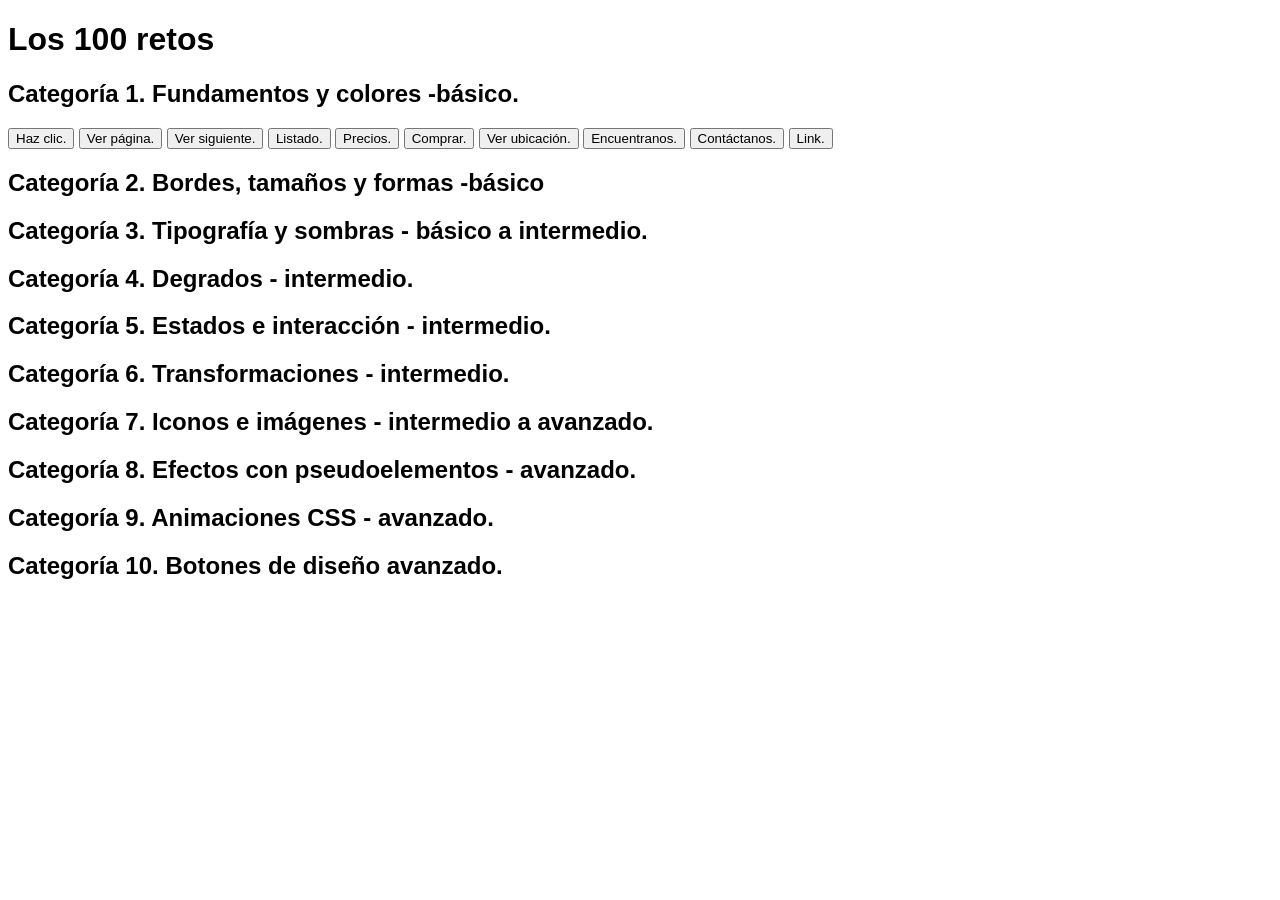
==== index.html @ 7c1949a2 "Inicio actividad libreria botones." ====
<!DOCTYPE html>
<html lang="en">
<head>
    <meta charset="UTF-8">
    <meta name="viewport" content="width=device-width, initial-scale=1.0">
    <title>Buttons</title>
    <link rel="stylesheet" href="./style.css">
</head>
<body>
    <h1>Los 100 retos</h1>
    
    <h2>Categoría 1. Fundamentos y colores -básico.</h2>
        <button class="btn-primary">Haz clic.</button>
        <button class="btn-secondary">Ver página.</button>
        <button class="btn-succes">Ver siguiente.</button>
        <button class>Listado.</button>
        <button>Precios.</button>
        <button>Comprar.</button>
        <button>Ver ubicación.</button>
        <button>Encuentranos.</button>
        <button>Contáctanos.</button>
        <button>Link.</button>

    <h2>Categoría 2. Bordes, tamaños y formas -básico</h2>
    <h2>Categoría 3. Tipografía y sombras - básico a intermedio.</h2>
    <h2>Categoría 4. Degrados - intermedio.</h2>
    <h2>Categoría 5. Estados e interacción - intermedio.</h2>
    <h2>Categoría 6. Transformaciones - intermedio.</h2>
    <h2>Categoría 7. Iconos e imágenes - intermedio a avanzado.</h2>
    <h2>Categoría 8. Efectos con pseudoelementos - avanzado.</h2>
    <h2>Categoría 9. Animaciones CSS - avanzado.</h2>
    <h2>Categoría 10. Botones de diseño avanzado.</h2>



</body>
</html>
---- style.css ----
*{
    font-family: sans-serif;
    cursor: pointer;
}
btn-primary {
    background-color: #1565C0;
    color: #FFFFFF;
}
btn-secondary {
    background-color: #D1D5DB;
    color: #111827;
}
btn-succes {
    background-color: #16703C;
    color: #FFFFFF;
}
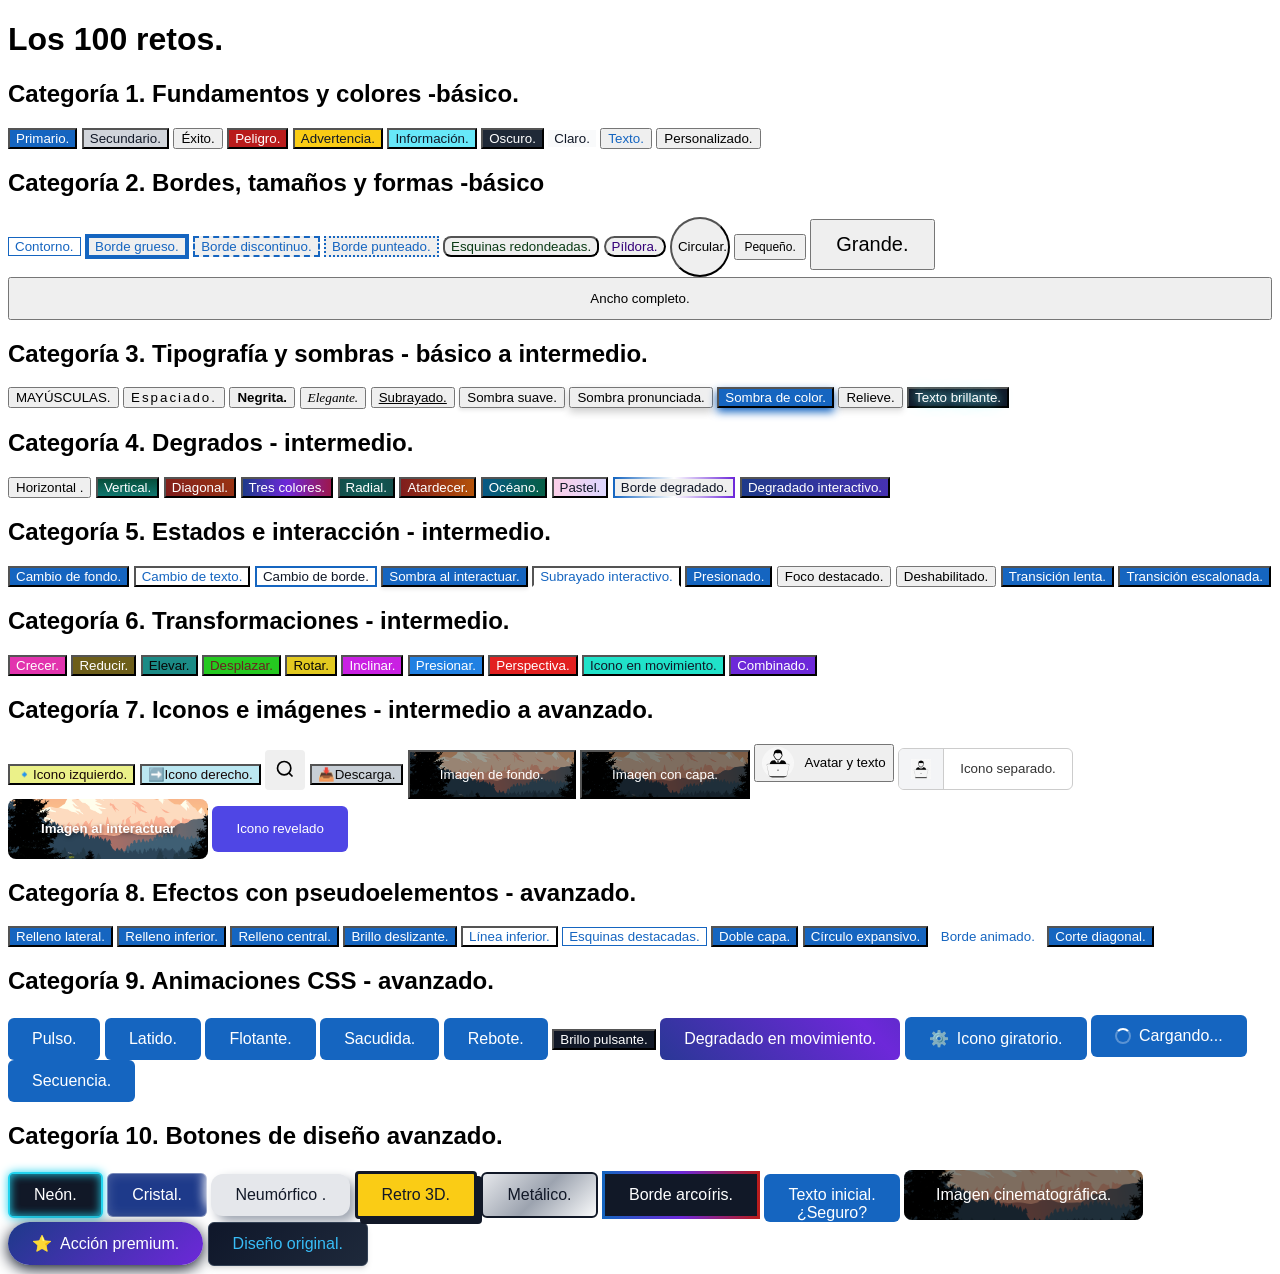
==== commit 7b4e51d0: "feat: se termina a actividad de la libreria de botones" ====
--- a/index.html
+++ b/index.html
@@ -1,37 +1,279 @@
 <!DOCTYPE html>
 <html lang="en">
+
 <head>
     <meta charset="UTF-8">
     <meta name="viewport" content="width=device-width, initial-scale=1.0">
     <title>Buttons</title>
     <link rel="stylesheet" href="./style.css">
+
 </head>
+
 <body>
-    <h1>Los 100 retos</h1>
-    
+    <h1>Los 100 retos.</h1>
     <h2>Categoría 1. Fundamentos y colores -básico.</h2>
-        <button class="btn-primary">Haz clic.</button>
-        <button class="btn-secondary">Ver página.</button>
-        <button class="btn-succes">Ver siguiente.</button>
-        <button class>Listado.</button>
-        <button>Precios.</button>
-        <button>Comprar.</button>
-        <button>Ver ubicación.</button>
-        <button>Encuentranos.</button>
-        <button>Contáctanos.</button>
-        <button>Link.</button>
+    <!-- botón # 01 -->
+    <button class="btn-primary">Primario.</button>
+    <!-- botón # 02 -->
+    <button class="btn-secondary">Secundario.</button>
+    <!-- botón # 03 -->
+    <button class="btn-succes">Éxito.</button>
+    <!-- botón # 04 -->
+    <button class="btn-danger">Peligro.</button>
+    <!-- botón # 05 -->
+    <button class="btn-warning">Advertencia.</button>
+    <!-- botón # 06 -->
+    <button class="btn-info">Información.</button>
+    <!-- botón # 07 -->
+    <button class="btn-dark">Oscuro.</button>
+    <!-- botón # 08 -->
+    <button class="btn-light">Claro.</button>
+    <!-- botón # 09 -->
+    <button class="btn-text">Texto.</button>
+    <!-- botón # 10 -->
+    <button class="btn-custom">Personalizado.</button>
 
     <h2>Categoría 2. Bordes, tamaños y formas -básico</h2>
+    <!-- botón # 11 -->
+    <button class="btn-outline">Contorno.</button>
+    <!-- botón # 12 -->
+    <button class="btn-border-thick">Borde grueso.</button>
+    <!-- botón # 13 -->
+    <button class="btn-border-dashed">Borde discontinuo.</button>
+    <!-- botón # 14 -->
+    <button class="btn-border-dotted">Borde punteado.</button>
+    <!-- botón # 15 -->
+    <button class="btn-rounded">Esquinas redondeadas.</button>
+    <!-- botón # 16 -->
+    <button class="btn-pill">Píldora.</button>
+    <!-- botón # 17 -->
+    <button class="btn-circle sr-only">Circular.</button>
+    <!-- botón # 18 -->
+    <button class="btn-small">Pequeño.</button>
+    <!-- botón # 19 -->
+    <button class="btn-large">Grande.</button>
+    <!-- botón # 20 -->
+    <button class="btn-full">Ancho completo.</button>
+
     <h2>Categoría 3. Tipografía y sombras - básico a intermedio.</h2>
+    <!-- botón # 21 -->
+    <button class="btn-uppercase">Mayúsculas.</button>
+    <!-- botón # 22 -->
+    <button class="btn-spaced">Espaciado.</button>
+    <!-- botón # 23 -->
+    <button class="btn-bold">Negrita.</button>
+    <!-- botón # 24 -->
+    <button class="btn-elegant">Elegante.</button>
+    <!-- botón # 25 -->
+    <button class="btn-underline">Subrayado.</button>
+    <!-- botón # 26 -->
+    <button class="btn-shadow-soft">Sombra suave.</button>
+    <!-- botón # 27 -->
+    <button class="btn-shadow-strong">Sombra pronunciada.</button>
+    <!-- botón # 28 -->
+    <button class="btn-shadow-color">Sombra de color.</button>
+    <!-- botón # 29 -->
+    <button class="btn-relief">Relieve.</button>
+    <!-- botón # 30 -->
+    <button class="btn-text-glow">Texto brillante.</button>
+
     <h2>Categoría 4. Degrados - intermedio.</h2>
+    <!-- botón # 31 -->
+    <button class="btn-gradient-horizontal">Horizontal .</button>
+    <!-- botón # 32 -->
+    <button class="btn-gradient-vertical">Vertical.</button>
+    <!-- botón # 33 -->
+    <button class="btn-gradient-diagonal">Diagonal.</button>
+    <!-- botón # 34 -->
+    <button class="btn-gradient-three">Tres colores.</button>
+    <!-- botón # 35 -->
+    <button class="btn-gradient-radial">Radial.</button>
+    <!-- botón # 36 -->
+    <button class="btn-gradient-sunset">Atardecer.</button>
+    <!-- botón # 37 -->
+    <button class="btn-gradient-ocean">Océano.</button>
+    <!-- botón # 38 -->
+    <button class="btn-gradient-pastel">Pastel.</button>
+    <!-- botón # 39 -->
+    <button class="btn-gradient-border">Borde degradado.</button>
+    <!-- botón # 40 -->
+    <button class="btn-gradient-hover">Degradado interactivo.</button>
+
     <h2>Categoría 5. Estados e interacción - intermedio.</h2>
+    <!-- botón # 41 -->
+    <button class="btn-hover-background">Cambio de fondo.</button>
+    <!-- botón # 42 -->
+    <button class="btn-hover-text">Cambio de texto.</button>
+    <!-- botón # 43 -->
+    <button class="btn-hover-border">Cambio de borde.</button>
+    <!-- botón # 44 -->
+    <button class="btn-hover-shadow">Sombra al interactuar.</button>
+    <!-- botón # 45 -->
+    <button class="btn-hover-underline">Subrayado interactivo.</button>
+    <!-- botón # 46 -->
+    <button class="btn-active">Presionado.</button>
+    <!-- botón # 47 -->
+    <button class="btn-focus">Foco destacado.</button>
+    <!-- botón # 48 -->
+    <button class="btn-disabled">Deshabilitado.</button>
+    <!-- botón # 49 -->
+    <button class="btn-transition-slow">Transición lenta.</button>
+    <!-- botón # 50 -->
+    <button class="btn-transition-stagger">Transición escalonada.</button>
+
     <h2>Categoría 6. Transformaciones - intermedio.</h2>
+    <!-- botón # 51 -->
+    <button class="btn-grow">Crecer.</button>
+    <!-- botón # 52 -->
+    <button class="btn-shrink">Reducir.</button>
+    <!-- botón # 53 -->
+    <button class="btn-lift">Elevar.</button>
+    <!-- botón # 54 -->
+    <button class="btn-move-right">Desplazar.</button>
+    <!-- botón # 55 -->
+    <button class="btn-rotate">Rotar.</button>
+    <!-- botón # 56 -->
+    <button class="btn-skew">Inclinar.</button>
+    <!-- botón # 57 -->
+    <button class="btn-press">Presionar.</button>
+    <!-- botón # 58 -->
+    <button class="btn-perspective">Perspectiva.</button>
+    <!-- botón # 59 -->
+    <button class="btn-icon-move">Icono en movimiento.</button>
+    <!-- botón # 60 -->
+    <button class="btn-transform-combined">Combinado.</button>
+
     <h2>Categoría 7. Iconos e imágenes - intermedio a avanzado.</h2>
+    <!-- botón # 61 -->
+    <button class="btn-icon-left">
+        <span class="btn-icon" aria-hidden="true">🔹</span> Icono izquierdo.
+    </button>
+    <!-- botón # 62 -->
+    <button class="btn-icon-right">
+        <span class="btn-icon" aria-hidden="true">➡️</span> Icono derecho.
+    </button>
+    <!-- botón # 63 -->
+    <button class="btn-icon-only" aria-label="Buscar">
+        <svg aria-hidden="true" width="20" height="20" viewBox="0 0 24 24" fill="none" stroke="currentColor"
+            stroke-width="2">
+            <circle cx="11" cy="11" r="8"></circle>
+            <line x1="21" y1="21" x2="16.65" y2="16.65"></line>
+        </svg>
+    </button>
+    <!-- botón # 64 -->
+    <button class="btn-download">
+        <span class="btn-icon" aria-hidden="true">📥</span> Descarga.
+    </button>
+    <!-- botón # 65 -->
+    <button class="btn-image-background">
+        <span>Imagen de fondo.</span>
+    </button>
+    <!-- botón # 66 -->
+    <button class="btn-image-overlay">
+        <span>Imagen con capa.</span>
+    </button>
+    <!-- botón # 67 -->
+    <button class="btn-avatar">
+        <div class="avatar-container">
+            <img src="./img/usuario.jpg" alt="" aria-hidden="true">
+        </div>
+        <span>Avatar y texto</span>
+    </button>
+    <!-- botón # 68 -->
+    <button class="btn-icon-separated">
+        <div class="icon-zone">
+            <img src="./img/usuario.jpg" alt="" aria-hidden="true">
+        </div>
+        <span class="text-zone">Icono separado.</span>
+    </button>
+    <!-- botón # 69 -->
+    <button class="btn-image-hover">
+        <img class="bg-img" src="./img/fondo.png" alt="" aria-hidden="true">
+        <span>Imagen al interactuar</span>
+    </button>
+    <!-- botón # 70 -->
+    <button class="btn-icon-reveal">
+        <span class="text">Icono revelado</span>
+        <span class="reveal-icon" aria-hidden="true">→</span>
+    </button>
+
     <h2>Categoría 8. Efectos con pseudoelementos - avanzado.</h2>
+    <!-- botón # 71 -->
+    <button class="btn-fill-left"><span>Relleno lateral.</span></button>
+    <!-- botón # 72 -->
+    <button class="btn-fill-bottom"><span>Relleno inferior.</span></button>
+    <!-- botón # 73 -->
+    <button class="btn-fill-center"><span>Relleno central.</span></button>
+    <!-- botón # 74 -->
+    <button class="btn-shine"><span>Brillo deslizante.</span></button>
+    <!-- botón # 75 -->
+    <button class="btn-underline-expand"><span>Línea inferior.</span></button>
+    <!-- botón # 76 -->
+    <button class="btn-corners"><span>Esquinas destacadas.</span></button>
+    <!-- botón # 77 -->
+    <button class="btn-double-layer"><span>Doble capa.</span></button>
+    <!-- botón # 78 -->
+    <button class="btn-circle-expand"><span>Círculo expansivo.</span></button>
+    <!-- botón # 79 -->
+    <button class="btn-border-reveal"><span>Borde animado.</span></button>
+    <!-- botón # 80 -->
+    <button class="btn-diagonal-sweep"><span>Corte diagonal.</span></button>
+
     <h2>Categoría 9. Animaciones CSS - avanzado.</h2>
+    <!-- botón # 81 -->
+    <button class="btn-pulse">Pulso.</button>
+    <!-- botón # 82 -->
+    <button class="btn-heartbeat">Latido.</button>
+    <!-- botón # 83 -->
+    <button class="btn-float">Flotante.</button>
+    <!-- botón # 84 -->
+    <button class="btn-shake">Sacudida.</button>
+    <!-- botón # 85 -->
+    <button class="btn-bounce">Rebote.</button>
+    <!-- botón # 86 -->
+    <button class="btn-glow-pulse">Brillo pulsante.</button>
+    <!-- botón # 87 -->
+    <button class="btn-gradient-motion">Degradado en movimiento.</button>
+    <!-- botón # 88 -->
+    <button class="btn-icon-spin">
+        <span class="spin-icon">⚙️</span> Icono giratorio.
+    </button>
+    <!-- botón # 89 -->
+    <button class="btn-loading">
+        <span class="loader-icon"></span> Cargando...
+    </button>
+    <!-- botón # 90 -->
+    <button class="btn-sequence">Secuencia.</button>
+
     <h2>Categoría 10. Botones de diseño avanzado.</h2>
-
-
+    <!-- botón # 91 -->
+    <button class="btn-neon">Neón.</button>
+    <!-- botón # 92 -->
+    <button class="btn-glass">Cristal.</button>
+    <!-- botón # 93 -->
+    <button class="btn-neumorphic">Neumórfico .</button>
+    <!-- botón # 94 -->
+    <button class="btn-retro-3d">Retro 3D.</button>
+    <!-- botón # 95 -->
+    <button class="btn-metallic">Metálico.</button>
+    <!-- botón # 96 -->
+    <button class="btn-rainbow-border">Borde arcoíris.</button>
+    <!-- botón # 97 -->
+    <button class="btn-double-text" aria-label="Confirmar acción">
+        <div class="text-wrapper">
+            <span>Texto inicial.</span>
+            <span>¿Seguro?</span>
+        </div>
+    </button>
+    <!-- botón # 98 -->
+    <button class="btn-cinematic">Imagen cinematográfica.</button>
+    <!-- botón # 99 -->
+    <button class="btn-premium">
+        <span class="premium-icon">⭐</span> Acción premium.
+    </button>
+    <!-- botón # 100 -->
+    <button class="btn-original">Diseño original.</button>
 
 </body>
+
 </html>
--- a/style.css
+++ b/style.css
@@ -1,16 +1,1541 @@
-*{
+* {
     font-family: sans-serif;
-    cursor: pointer;
-}
-btn-primary {
-    background-color: #1565C0;
-    color: #FFFFFF;
-}
-btn-secondary {
+    box-sizing: border-box;
+
+    button,
+    a,
+    input[type="submit"] {
+        cursor: pointer;
+    }
+}
+
+.btn:focus-visible {
+    box-shadow: 0 0 0 3px #ffffff, 0 0 0 6px #0076ff;
+}
+
+/*1. Practica background-color, color, border, padding y tipografía*/
+/*botón # 1*/
+.btn-primary {
+    background-color: #1565C0;
+    color: #FFFFFF;
+}
+
+/*botón # 2*/
+.btn-secondary {
     background-color: #D1D5DB;
     color: #111827;
 }
-btn-succes {
+
+/*botón # 3*/
+.btn-success {
     background-color: #16703C;
     color: #FFFFFF;
+}
+
+/*botón # 4*/
+.btn-danger {
+    background-color: #B91C1C;
+    color: #FFFFFF;
+}
+
+/*botón # 5*/
+.btn-warning {
+    background-color: #FACC15;
+    color: #111827;
+}
+
+/*botón # 6*/
+.btn-info {
+    background-color: #67E8F9;
+    color: #111827;
+}
+
+/*botón # 7*/
+.btn-dark {
+    background-color: #1F2937;
+    color: #FFFFFF;
+}
+
+/*botón # 8*/
+.btn-light {
+    background-color: #F9FAFB;
+    color: #111827;
+    border: #6B7280;
+}
+
+/*botón # 9*/
+.btn-text {
+    color: #1565C0;
+}
+
+/*botón # 10*/
+Fondo transparente,
+sin borde visible .btn-custom {
+    background-color: #6D28D9;
+    color: #FFFFFF;
+}
+
+/*2. Practica border, border-radius, width, height y padding.*/
+/*botón # 11*/
+.btn-outline {
+    background-color: transparent;
+    border: 1px solid #1565C0;
+    color: #1565C0;
+}
+
+/*botón # 11*/
+.btn-border-thick {
+    border: 4px solid #1565C0;
+    color: #1565C0;
+}
+
+/*botón # 13*/
+.btn-border-dashed {
+    border: 2px dashed #1565C0;
+    color: #1565C0;
+}
+
+/*botón # 14*/
+.btn-border-dotted {
+    border: 2px dotted #1565C0;
+    color: #1565C0;
+}
+
+/*botón # 15*/
+.btn-rounded {
+    border-radius: 8px;
+    color: #0b3b16;
+}
+
+/*botón # 16*/
+.btn-pill {
+    border-radius: 9999px;
+    color: #350179;
+}
+
+/*botón # 17*/
+.btn-circle {
+    width: 60px;
+    height: 60px;
+    border-radius: 50%;
+}
+
+/*botón # 18*/
+.btn-small {
+    font-size: 12px;
+    padding: 4px 8px;
+}
+
+/*botón # 19*/
+.btn-large {
+    font-size: 20px;
+    padding: 12px 24px;
+}
+
+/*botón # 20*/
+.btn-full {
+    width: 100%;
+    padding: 12px 0;
+}
+
+/*Categoría 3. Tipografía y sombras — básico a intermedio*/
+/*botón # 21*/
+.btn-uppercase {
+    text-transform: uppercase;
+}
+
+/*botón # 22*/
+.btn-spaced {
+    letter-spacing: 2px;
+}
+
+/*botón # 23*/
+.btn-bold {
+    font-weight: bold;
+}
+
+/*botón # 24*/
+.btn-elegant {
+    font-family: 'Times New Roman', serif;
+    font-style: italic;
+}
+
+/*botón # 25*/
+.btn-underline {
+    text-decoration: underline;
+}
+
+/*botón # 26*/
+.btn-shadow-soft {
+    box-shadow: 0 2px 4px rgba(0, 0, 0, 0.1);
+}
+
+/*botón # 27*/
+.btn-shadow-strong {
+    box-shadow: 0 4px 8px rgba(0, 0, 0, 0.2);
+}
+
+/*botón # 28*/
+.btn-shadow-color {
+    background-color: #1565C0;
+    color: #FFFFFF;
+    box-shadow: 0 4px 8px #1565C0;
+}
+
+/*botón # 29*/
+.btn-relief {
+    box-shadow: 0 4px 6px rgba(0, 0, 0, 0.1), 0 1px 3px rgba(0, 0, 0, 0.06);
+}
+
+/*botón # 30*/
+.btn-text-glow {
+    background-color: #111827;
+    color: #FFFFFF;
+    text-shadow: 0 0 8px #67E8F9, 0 0 16px #67E8F9;
+}
+
+/*Categoría 4. Degradados — intermedio*/
+/*botón # 31*/
+.btn-gradient {
+    background: linear-gradient(to right, #1E3A8A, #6D28D9);
+    color: #FFFFFF;
+}
+
+/*botón # 32*/
+.btn-gradient-vertical {
+    background: linear-gradient(to bottom, #064E3B, #0F766E);
+    color: #FFFFFF;
+}
+
+/*botón # 33*/
+.btn-gradient-diagonal {
+    background: linear-gradient(45deg, #7F1D1D, #9A3412);
+    color: #FFFFFF;
+}
+
+/*botón # 34*/
+.btn-gradient-three {
+    background: linear-gradient(to right, #1E3A8A, #6D28D9, #9D174D);
+    color: #FFFFFF;
+}
+
+/*botón # 35*/
+.btn-gradient-radial {
+    background: radial-gradient(circle, #115E59, #134E4A);
+    color: #FFFFFF;
+}
+
+/*botón # 36*/
+.btn-gradient-sunset {
+    background: linear-gradient(to right, #7F1D1D, #9A3412, #B45309);
+    color: #FFFFFF;
+}
+
+/*botón # 37*/
+.btn-gradient-ocean {
+    background: linear-gradient(to right, #075985, #065F46);
+    color: #FFFFFF;
+}
+
+/*botón # 38*/
+.btn-gradient-pastel {
+    background: linear-gradient(to right, #FBCFE8, #DDD6FE);
+    color: #111827;
+}
+
+/*botón # 39*/
+.btn-gradient-border {
+    border: 2px solid;
+    border-image: linear-gradient(to right, #1565C0, #FFFFFF, #6D28D9) 1;
+    color: #111827;
+}
+
+/*botón # 40*/
+.btn-gradient-hover {
+    background: linear-gradient(to right, #1E3A8A, #6D28D9);
+    color: #FFFFFF;
+    transition: background-position 0.5s ease;
+    background-size: 200% 100%;
+    background-position: left;
+}
+
+.btn-gradient-hover:hover,
+.btn-gradient-hover:focus-visible {
+    background-position: right;
+}
+
+/*Categoría 5. Estados e interacción — intermedio*/
+/*botón # 41*/
+.btn-hover-background {
+    background-color: #1565C0;
+    color: #FFFFFF;
+}
+
+.btn-hover-background:hover,
+.btn-hover-background:focus-visible {
+    background-color: #0D47A1;
+}
+
+/*botón # 42*/
+.btn-hover-text {
+    background-color: #FFFFFF;
+    color: #1565C0;
+}
+
+.btn-hover-text:hover,
+.btn-hover-text:focus-visible {
+    background-color: #FFFFFF;
+    color: #6D28D9;
+}
+
+/*botón # 43*/
+.btn-hover-border {
+    background-color: #FFFFFF;
+    color: #111827;
+    border: 2px solid #1565C0;
+}
+
+.btn-hover-border:hover,
+.btn-hover-border:focus-visible {
+    border: 2px solid #6D28D9;
+}
+
+/*botón # 44*/
+.btn-hover-shadow {
+    background-color: #1565C0;
+    color: #FFFFFF;
+    box-shadow: 0 2px 4px rgba(0, 0, 0, 0.1);
+}
+
+.btn-hover-shadow:hover,
+.btn-hover-shadow:focus-visible {
+    box-shadow: 0 4px 8px #0D47A1;
+}
+
+/*botón # 45*/
+.btn-hover-underline {
+    background-color: #FFFFFF;
+    color: #1565C0;
+    border-bottom: 2px solid transparent;
+}
+
+.btn-hover-underline:hover,
+.btn-hover-underline:focus-visible {
+    border-bottom: 2px solid #1565C0;
+}
+
+/*botón # 46*/
+.btn-active {
+    background-color: #1565C0;
+    color: #FFFFFF;
+}
+
+.btn-active:active {
+    background-color: #0D47A1;
+}
+
+/*botón # 47*/
+.btn-focus:focus-visible {
+    outline: 3px solid #FFFFFF;
+    outline-offset: 2px;
+}
+
+/*botón # 48*/
+.btn-disabled:disabled {
+    background-color: #E5E7EB;
+    color: #4B5563;
+    cursor: not-allowed;
+}
+
+/*botón # 49*/
+.btn-transition-slow {
+    background-color: #1565C0;
+    color: #FFFFFF;
+    transition: all 0.8s ease;
+}
+
+.btn-transition-slow:hover,
+.btn-transition-slow:focus-visible {
+    background-color: #0D47A1;
+    color: #FFFFFF;
+}
+
+/*botón # 50*/
+.btn-transition-stagger {
+    background-color: #1565C0;
+    color: #FFFFFF;
+    transition: background-color 0.9s ease, color 15s ease;
+}
+
+.btn-transition-stagger:hover,
+.btn-transition-stagger:focus-visible {
+    background-color: #0D47A1;
+    color: #FFFFFF;
+}
+
+/*Categoría 6. Transformaciones — intermedio*/
+/*botón # 51*/
+.btn-grow {
+    background-color: #e233ae;
+    color: #FFFFFF;
+    transition: transform 0.3s ease;
+}
+
+.btn-grow:hover,
+.btn-grow:focus-visible {
+    transform: scale(1.05);
+}
+
+/*botón # 52*/
+.btn-shrink {
+    background-color: #6d5e1a;
+    color: #FFFFFF;
+    transition: transform 0.3s ease;
+}
+
+.btn-shrink:hover,
+.btn-shrink:focus-visible {
+    transform: scale(0.95);
+}
+
+/*botón # 53*/
+.btn-lift {
+    background-color: #1b8b86;
+    color: #080808;
+    transition: transform 0.3s ease;
+}
+
+.btn-lift:hover,
+.btn-lift:focus-visible {
+    transform: translateY(-5px);
+}
+
+/*botón # 54*/
+.btn-move-right {
+    background-color: #25c920;
+    color: #6b2121;
+    transition: transform 0.3s ease;
+}
+
+.btn-move-right:hover,
+.btn-move-right:focus-visible {
+    transform: translateX(5px);
+}
+
+/*botón # 55*/
+.btn-rotate {
+    background-color: #e2c920;
+    color: #080808;
+    transition: transform 0.3s ease;
+}
+
+.btn-rotate:hover,
+.btn-rotate:focus-visible {
+    transform: rotate(45deg);
+}
+
+/*botón # 56*/
+.btn-skew {
+    background-color: #c920e2;
+    color: #FFFFFF;
+    transition: transform 0.3s ease;
+}
+
+.btn-skew:hover,
+.btn-skew:focus-visible {
+    transform: skewX(20deg);
+}
+
+/*botón # 57*/
+.btn-press {
+    background-color: #2080e2;
+    color: #FFFFFF;
+    transition: transform 0.1s ease;
+}
+
+.btn-press:active {
+    transform: translateY(2px);
+}
+
+/*botón # 58*/
+.btn-perspective {
+    background-color: #e22020;
+    color: #FFFFFF;
+    transition: transform 0.3s ease;
+    perspective: 500px;
+}
+
+.btn-perspective:hover,
+.btn-perspective:focus-visible {
+    transform: rotateY(15deg);
+}
+
+/*botón # 59*/
+.btn-icon-move {
+    background-color: #20e2c9;
+    color: #111827;
+    transition: transform 0.3s ease;
+}
+
+.btn-icon-move:hover .btn-icon,
+.btn-icon-move:focus-visible .btn-icon {
+    transform: translateX(5px);
+}
+
+/*botón # 60*/
+.btn-transform-combined {
+    background-color: #6d28d9;
+    color: #FFFFFF;
+    transition: transform 0.3s ease, box-shadow 0.3s ease;
+}
+
+.btn-transform-combined:hover,
+.btn-transform-combined:focus-visible {
+    transform: scale(1.05) translateY(-5px);
+    box-shadow: 0 8px 16px rgba(0, 0, 0, 0.2);
+}
+
+/*Categoría 7. Iconos e imágenes — intermedio a avanzado*/
+/*botón # 61*/
+.btn-icon-left {
+    background-color: #ebf189;
+    color: #160505;
+    display: inline-flex;
+    align-items: center;
+}
+
+/*botón # 62*/
+.btn-icon-right {
+    background-color: #bbe7f1;
+    color: #160505;
+    display: inline-flex;
+    align-items: center;
+}
+
+/*botón # 63*/
+.btn-icon-only {
+    width: 40px;
+    height: 40px;
+    border-radius: 4px;
+    padding: 0;
+    border: none;
+}
+
+/*botón # 64*/
+.btn-download {
+    background-color: #c8cfd6;
+    color: #0c0b0b;
+    display: inline-flex;
+    align-items: center;
+}
+
+/*botón # 65*/
+.btn-image-background {
+    background-image: url('./img/fondo.png');
+    background-size: cover;
+    background-position: center;
+    color: #FFFFFF;
+    position: relative;
+    overflow: hidden;
+    padding: 15px 30px;
+}
+
+.btn-image-background::before {
+    content: '';
+    position: absolute;
+    top: 0;
+    left: 0;
+    width: 100%;
+    height: 100%;
+    background-color: rgba(0, 0, 0, 0.4);
+    z-index: 1;
+}
+
+.btn-image-background span {
+    position: relative;
+    z-index: 2;
+}
+
+/*botón # 66*/
+.btn-image-overlay {
+    background-image: url('./img/fondo.png');
+    background-size: cover;
+    background-position: center;
+    color: #FFFFFF;
+    position: relative;
+    overflow: hidden;
+    padding: 15px 30px;
+}
+
+.btn-image-overlay::before {
+    content: '';
+    position: absolute;
+    top: 0;
+    left: 0;
+    width: 100%;
+    height: 100%;
+    background-color: rgba(0, 0, 0, 0.5);
+    z-index: 1;
+}
+
+.btn-image-overlay span {
+    position: relative;
+    z-index: 2;
+}
+
+/*botón # 67*/
+.btn-avatar {
+    display: inline-flex;
+    align-items: center;
+}
+
+.btn-avatar .avatar-container {
+    width: 32px;
+    height: 32px;
+    border-radius: 50%;
+    overflow: hidden;
+    margin-right: 10px;
+}
+
+.btn-avatar .avatar-container img {
+    width: 100%;
+    height: 100%;
+    object-fit: cover;
+}
+
+/*botón # 68*/
+.btn-icon-separated {
+    display: inline-flex;
+    align-items: center;
+    padding: 0;
+    border: 1px solid #CCCCCC;
+    border-radius: 6px;
+    background-color: #FFFFFF;
+    overflow: hidden;
+}
+
+.btn-icon-separated .icon-zone {
+    display: flex;
+    align-items: center;
+    justify-content: center;
+    padding: 10px 12px;
+    background-color: #F3F4F6;
+    border-right: 1px solid #CCCCCC;
+}
+
+.btn-icon-separated .icon-zone img {
+    width: 20px;
+    height: 20px;
+    object-fit: cover;
+}
+
+.btn-icon-separated .text-zone {
+    padding: 10px 16px;
+    color: #333333;
+}
+
+/*botón # 69*/
+.btn-image-hover {
+    position: relative;
+    width: 200px;
+    height: 60px;
+    border: none;
+    border-radius: 8px;
+    color: #FFFFFF;
+    font-weight: bold;
+    overflow: hidden;
+}
+
+.btn-image-hover .bg-img {
+    position: absolute;
+    top: 0;
+    left: 0;
+    width: 100%;
+    height: 100%;
+    object-fit: cover;
+    z-index: 1;
+    transition: transform 0.4s ease-in-out;
+}
+
+.btn-image-hover span {
+    position: relative;
+    z-index: 2;
+    text-shadow: 1px 1px 4px rgba(0, 0, 0, 0.6);
+}
+
+.btn-image-hover:hover .bg-img,
+.btn-image-hover:focus-visible .bg-img {
+    transform: scale(1.15) translateY(-5px);
+}
+
+/*botón # 70*/
+.btn-icon-reveal {
+    display: inline-flex;
+    align-items: center;
+    padding: 12px 24px;
+    background-color: #4F46E5;
+    color: #FFFFFF;
+    border: none;
+    border-radius: 6px;
+    font-weight: 500;
+    outline: none;
+    overflow: hidden;
+}
+
+.btn-icon-reveal .reveal-icon {
+    font-size: 1.2rem;
+    opacity: 0;
+    transform: translateX(-10px);
+    width: 0;
+    transition: transform 0.3s ease, opacity 0.3s ease, width 0.3s ease;
+}
+
+.btn-icon-reveal:hover .reveal-icon,
+.btn-icon-reveal:focus-visible .reveal-icon {
+    opacity: 1;
+    transform: translateX(8px);
+    width: 20px;
+}
+
+/*Categoría 8. Efectos con pseudoelementos — avanzado*/
+/*botón # 71*/
+.btn-fill-left {
+    position: relative;
+    background-color: #1565C0;
+    color: #FFFFFF;
+    isolation: isolate;
+    overflow: hidden;
+}
+
+.btn-fill-left::before {
+    content: '';
+    position: absolute;
+    top: 0;
+    left: 0;
+    width: 100%;
+    height: 100%;
+    background-color: #0D47A1;
+    z-index: -1;
+    transform: scaleX(0);
+    transform-origin: left;
+    transition: transform 0.4s ease;
+}
+
+.btn-fill-left:hover::before,
+.btn-fill-left:focus-visible::before {
+    transform: scaleX(1);
+}
+
+/*botón # 72*/
+.btn-fill-bottom {
+    position: relative;
+    background-color: #1565C0;
+    color: #FFFFFF;
+    isolation: isolate;
+    overflow: hidden;
+}
+
+.btn-fill-bottom::before {
+    content: '';
+    position: absolute;
+    top: 0;
+    left: 0;
+    width: 100%;
+    height: 100%;
+    background-color: #0D47A1;
+    z-index: -1;
+    transform: scaleY(0);
+    transform-origin: bottom;
+    transition: transform 0.4s ease;
+}
+
+.btn-fill-bottom:hover::before,
+.btn-fill-bottom:focus-visible::before {
+    transform: scaleY(1);
+}
+
+/*botón # 73*/
+.btn-fill-center {
+    position: relative;
+    background-color: #1565C0;
+    color: #FFFFFF;
+    isolation: isolate;
+    overflow: hidden;
+}
+
+.btn-fill-center::before {
+    content: '';
+    position: absolute;
+    top: 0;
+    left: 0;
+    width: 100%;
+    height: 100%;
+    background-color: #0D47A1;
+    z-index: -1;
+    transform: scaleX(0);
+    transform-origin: center;
+    transition: transform 0.4s ease;
+}
+
+.btn-fill-center:hover::before,
+.btn-fill-center:focus-visible::before {
+    transform: scaleX(1);
+}
+
+/*botón # 74*/
+.btn-shine {
+    position: relative;
+    background-color: #1565C0;
+    color: #FFFFFF;
+    isolation: isolate;
+    overflow: hidden;
+}
+
+.btn-shine::before {
+    content: '';
+    position: absolute;
+    top: 0;
+    left: -100%;
+    width: 50%;
+    height: 100%;
+    background: linear-gradient(to right, transparent, rgba(255, 255, 255, 0.3), transparent);
+    transform: skewX(-25deg);
+    z-index: -1;
+}
+
+.btn-shine:hover::before,
+.btn-shine:focus-visible::before {
+    left: 150%;
+    transition: left 0.6s ease-in-out;
+}
+
+/*botón # 75*/
+.btn-underline-expand {
+    position: relative;
+    background-color: #FFFFFF;
+    color: #1565C0;
+}
+
+.btn-underline-expand::after {
+    content: '';
+    position: absolute;
+    bottom: 0;
+    left: 0;
+    width: 100%;
+    height: 3px;
+    background-color: #1565C0;
+    transform: scaleX(0);
+    transform-origin: center;
+    transition: transform 0.3s ease;
+}
+
+.btn-underline-expand:hover::after,
+.btn-underline-expand:focus-visible::after {
+    transform: scaleX(1);
+}
+
+/*botón # 76*/
+.btn-corners {
+    position: relative;
+    background-color: #FFFFFF;
+    color: #1565C0;
+    border: 1px solid #1565C0;
+}
+
+.btn-corners::before,
+.btn-corners::after {
+    content: '';
+    position: absolute;
+    width: 8px;
+    height: 8px;
+    border: 2px solid #1565C0;
+    transition: all 0.3s ease;
+    opacity: 0;
+}
+
+.btn-corners::before {
+    top: 0;
+    left: 0;
+    border-right: none;
+    border-bottom: none;
+}
+
+.btn-corners::after {
+    bottom: 0;
+    right: 0;
+    border-left: none;
+    border-top: none;
+}
+
+.btn-corners:hover::before,
+.btn-corners:focus-visible::before {
+    opacity: 1;
+    top: 4px;
+    left: 4px;
+}
+
+.btn-corners:hover::after,
+.btn-corners:focus-visible::after {
+    opacity: 1;
+    bottom: 4px;
+    right: 4px;
+}
+
+/*botón # 77*/
+.btn-double-layer {
+    position: relative;
+    background-color: #1565C0;
+    color: #FFFFFF;
+    isolation: isolate;
+    overflow: hidden;
+}
+
+.btn-double-layer::before {
+    content: '';
+    position: absolute;
+    top: 0;
+    left: 0;
+    width: 100%;
+    height: 100%;
+    background-color: #0D47A1;
+    z-index: -2;
+    transform: scaleX(0);
+    transform-origin: left;
+    transition: transform 0.4s ease;
+}
+
+.btn-double-layer::after {
+    content: '';
+    position: absolute;
+    top: 0;
+    left: 0;
+    width: 100%;
+    height: 100%;
+    background-color: #4C1D95;
+    z-index: -1;
+    transform: scaleX(0);
+    transform-origin: right;
+    transition: transform 0.4s ease 0.1s;
+}
+
+.btn-double-layer:hover::before,
+.btn-double-layer:focus-visible::before,
+.btn-double-layer:hover::after,
+.btn-double-layer:focus-visible::after {
+    transform: scaleX(1);
+}
+
+/*botón # 78*/
+.btn-circle-expand {
+    position: relative;
+    background-color: #1565C0;
+    color: #FFFFFF;
+    isolation: isolate;
+    overflow: hidden;
+}
+
+.btn-circle-expand::before {
+    content: '';
+    position: absolute;
+    top: 50%;
+    left: 50%;
+    width: 20px;
+    height: 20px;
+    background-color: #0D47A1;
+    border-radius: 50%;
+    z-index: -1;
+    transform: translate(-50%, -50%) scale(0);
+    transition: transform 0.5s ease-out;
+}
+
+.btn-circle-expand:hover::before,
+.btn-circle-expand:focus-visible::before {
+    transform: translate(-50%, -50%) scale(15);
+}
+
+/*botón # 79*/
+.btn-border-reveal {
+    position: relative;
+    background-color: #FFFFFF;
+    color: #1565C0;
+    border: 2px solid transparent;
+}
+
+.btn-border-reveal::before,
+.btn-border-reveal::after {
+    content: '';
+    position: absolute;
+    width: 0;
+    height: 0;
+    border: 2px solid transparent;
+}
+
+.btn-border-reveal::before {
+    top: 0;
+    left: 0;
+}
+
+.btn-border-reveal::after {
+    bottom: 0;
+    right: 0;
+}
+
+.btn-border-reveal:hover::before,
+.btn-border-reveal:focus-visible::before {
+    width: 100%;
+    height: 100%;
+    border-top-color: #1565C0;
+    border-right-color: #1565C0;
+    transition: width 0.2s ease, height 0.2s ease 0.2s;
+}
+
+.btn-border-reveal:hover::after,
+.btn-border-reveal:focus-visible::after {
+    width: 100%;
+    height: 100%;
+    border-bottom-color: #1565C0;
+    border-left-color: #1565C0;
+    transition: width 0.2s ease 0.4s, height 0.2s ease 0.6s;
+}
+
+/*botón # 80*/
+.btn-diagonal-sweep {
+    position: relative;
+    background-color: #1565C0;
+    color: #FFFFFF;
+    isolation: isolate;
+    overflow: hidden;
+}
+
+.btn-diagonal-sweep::before {
+    content: '';
+    position: absolute;
+    top: 0;
+    left: -20px;
+    width: 120%;
+    height: 100%;
+    background-color: #0D47A1;
+    z-index: -1;
+    transform: skewX(-30deg) scaleX(0);
+    transform-origin: left;
+    transition: transform 0.4s ease-in-out;
+}
+
+.btn-diagonal-sweep:hover::before,
+.btn-diagonal-sweep:focus-visible::before {
+    transform: skewX(-30deg) scaleX(1);
+}
+
+/*Categoría 9. Animaciones CSS — avanzado*/
+.btn-pulse,
+.btn-heartbeat,
+.btn-float,
+.btn-shake,
+.btn-bounce,
+.btn-gradient-motion,
+.btn-icon-spin,
+.btn-loading,
+.btn-sequence {
+    padding: 12px 24px;
+    font-size: 16px;
+    border: none;
+    border-radius: 6px;
+    cursor: pointer;
+    background-color: #1565C0;
+    color: #FFFFFF;
+    outline: none;
+    display: inline-flex;
+    align-items: center;
+    justify-content: center;
+    gap: 8px;
+}
+
+/*botón # 81*/
+.btn-pulse {
+    animation: kf-pulse 2s infinite ease-in-out;
+}
+
+@keyframes kf-pulse {
+
+    0%,
+    100% {
+        transform: scale(1);
+    }
+
+    50% {
+        transform: scale(1.05);
+    }
+}
+
+/*botón # 82*/
+.btn-heartbeat {
+    animation: kf-heartbeat 1.4s infinite ease-in-out;
+}
+
+@keyframes kf-heartbeat {
+    0% {
+        transform: scale(1);
+    }
+
+    14% {
+        transform: scale(1.1);
+    }
+
+    28% {
+        transform: scale(1);
+    }
+
+    42% {
+        transform: scale(1.1);
+    }
+
+    70% {
+        transform: scale(1);
+    }
+}
+
+/*botón # 83*/
+.btn-float {
+    animation: kf-float 3s infinite ease-in-out;
+}
+
+@keyframes kf-float {
+
+    0%,
+    100% {
+        transform: translateY(0);
+    }
+
+    50% {
+        transform: translateY(-6px);
+    }
+}
+
+/*botón # 84*/
+.btn-shake {
+    transition: transform 0.2s ease;
+}
+
+.btn-shake:hover,
+.btn-shake:focus-visible {
+    animation: kf-shake 0.5s ease-in-out;
+}
+
+@keyframes kf-shake {
+
+    0%,
+    100% {
+        transform: translateX(0);
+    }
+
+    15% {
+        transform: translateX(-6px);
+    }
+
+    30% {
+        transform: translateX(5px);
+    }
+
+    45% {
+        transform: translateX(-4px);
+    }
+
+    60% {
+        transform: translateX(3px);
+    }
+
+    75% {
+        transform: translateX(-1px);
+    }
+}
+
+/*botón # 85*/
+.btn-bounce {
+    transition: transform 0.2s ease;
+}
+
+.btn-bounce:hover,
+.btn-bounce:focus-visible {
+    animation: kf-bounce 0.6s ease-in-out;
+}
+
+@keyframes kf-bounce {
+
+    0%,
+    20%,
+    50%,
+    80%,
+    100% {
+        transform: translateY(0);
+    }
+
+    40% {
+        transform: translateY(-10px);
+    }
+
+    60% {
+        transform: translateY(-4px);
+    }
+}
+
+/*botón # 86*/
+.btn-glow-pulse {
+    background-color: #111827;
+    color: #FFFFFF;
+    animation: kf-glow-pulse 2s infinite ease-in-out;
+}
+
+@keyframes kf-glow-pulse {
+
+    0%,
+    100% {
+        box-shadow: 0 0 4px #22D3EE, 0 0 8px rgba(34, 211, 238, 0.3);
+    }
+
+    50% {
+        box-shadow: 0 0 16px #22D3EE, 0 0 24px rgba(34, 211, 238, 0.6);
+    }
+}
+
+/*botón # 87*/
+.btn-gradient-motion {
+    background: linear-gradient(45deg, #1E3A8A, #6D28D9, #1E3A8A);
+    background-size: 200% 200%;
+    color: #FFFFFF;
+    animation: kf-gradient-motion 4s infinite ease;
+}
+
+@keyframes kf-gradient-motion {
+
+    0%,
+    100% {
+        background-position: 0% 50%;
+    }
+
+    50% {
+        background-position: 100% 50%;
+    }
+}
+
+/*botón # 88*/
+.btn-icon-spin .spin-icon {
+    display: inline-block;
+    transition: transform 0.5s ease-in-out;
+}
+
+.btn-icon-spin:hover .spin-icon,
+.btn-icon-spin:focus-visible .spin-icon {
+    transform: rotate(360deg);
+}
+
+/*botón # 89*/
+.btn-loading {
+    cursor: wait;
+    /* Cambia el cursor para reflejar el estado de carga */
+}
+
+.btn-loading .loader-icon {
+    display: inline-block;
+    width: 16px;
+    height: 16px;
+    border: 2px solid rgba(255, 255, 255, 0.3);
+    border-radius: 50%;
+    border-top-color: #FFFFFF;
+    animation: kf-spin-loader 0.8s infinite linear;
+}
+
+@keyframes kf-spin-loader {
+    to {
+        transform: rotate(360deg);
+    }
+}
+
+/*botón # 90*/
+.btn-sequence:hover,
+.btn-sequence:focus-visible {
+    animation: kf-sequence 1.2s ease-in-out forwards;
+}
+
+@keyframes kf-sequence {
+    0% {
+        transform: translateY(0) scale(1);
+        box-shadow: 0 0 0 rgba(0, 0, 0, 0);
+    }
+
+    30% {
+        transform: translateY(-6px) scale(1);
+        box-shadow: 0 4px 6px rgba(0, 0, 0, 0.1);
+    }
+
+    60% {
+        transform: translateY(-6px) scale(1.08);
+        box-shadow: 0 4px 6px rgba(0, 0, 0, 0.1);
+    }
+
+    100% {
+        transform: translateY(-6px) scale(1.08);
+        box-shadow: 0 10px 20px rgba(21, 101, 192, 0.4);
+    }
+}
+
+/*Categoría 10. Botones de diseño avanzado — desafío final*/
+
+/*botón # 91*/
+.btn-neon {
+    padding: 12px 24px;
+    font-size: 16px;
+    border-radius: 6px;
+    cursor: pointer;
+    background-color: #111827;
+    color: #FFFFFF;
+    border: 2px solid #22D3EE;
+    box-shadow: 0 0 10px #22D3EE, inset 0 0 10px #22D3EE;
+    transition: all 0.3s ease;
+    outline: none;
+}
+
+.btn-neon:hover,
+.btn-neon:focus-visible {
+    box-shadow: 0 0 20px #22D3EE, 0 0 40px #22D3EE, inset 0 0 15px #22D3EE;
+    text-shadow: 0 0 5px #FFFFFF;
+}
+
+/*botón # 92*/
+.btn-glass {
+    padding: 12px 24px;
+    font-size: 16px;
+    border-radius: 6px;
+    cursor: pointer;
+    color: #FFFFFF;
+    background-color: #1E3A8A;
+    border: 1px solid rgba(255, 255, 255, 0.4);
+    box-shadow: inset 0 0 12px rgba(255, 255, 255, 0.2);
+    transition: background-color 0.3s ease, transform 0.2s ease;
+    outline: none;
+}
+
+.btn-glass:hover,
+.btn-glass:focus-visible {
+    background-color: #254aae;
+    transform: translateY(-1px);
+}
+
+/*botón # 93*/
+.btn-neumorphic {
+    padding: 12px 24px;
+    font-size: 16px;
+    border-radius: 12px;
+    cursor: pointer;
+    background-color: #E5E7EB;
+    color: #111827;
+    border: none;
+    box-shadow: 6px 6px 12px #9CA3AF, -6px -6px 12px #FFFFFF;
+    transition: all 0.2s ease;
+    outline: none;
+}
+
+.btn-neumorphic:active {
+    box-shadow: inset 4px 4px 8px #9CA3AF, inset -4px -4px 8px #FFFFFF;
+}
+
+/*botón # 94*/
+.btn-retro-3d {
+    padding: 12px 24px;
+    font-size: 16px;
+    border-radius: 4px;
+    cursor: pointer;
+    background-color: #FACC15;
+    color: #111827;
+    border: 3px solid #111827;
+    box-shadow: 5px 5px 0px #111827;
+    transition: all 0.1s ease;
+    position: relative;
+    outline: none;
+}
+
+.btn-retro-3d:active {
+    top: 5px;
+    left: 5px;
+    box-shadow: 0px 0px 0px #111827;
+}
+
+/*botón # 95*/
+.btn-metallic {
+    padding: 12px 24px;
+    font-size: 16px;
+    border-radius: 6px;
+    cursor: pointer;
+    color: #111827;
+    border: 2px solid #111827;
+    background: linear-gradient(135deg, #E5E7EB 0%, #9CA3AF 50%, #F9FAFB 100%);
+    position: relative;
+    overflow: hidden;
+    isolation: isolate;
+    outline: none;
+}
+
+.btn-metallic::before {
+    content: '';
+    position: absolute;
+    top: 0;
+    left: -100%;
+    width: 50%;
+    height: 100%;
+    background: linear-gradient(to right, transparent, rgba(255, 255, 255, 0.6), transparent);
+    transform: skewX(-30deg);
+    z-index: -1;
+}
+
+.btn-metallic:hover::before,
+.btn-metallic:focus-visible::before {
+    left: 150%;
+    transition: left 0.6s ease-in-out;
+}
+
+/*botón # 96*/
+.btn-rainbow-border {
+    padding: 12px 24px;
+    font-size: 16px;
+    border-radius: 6px;
+    cursor: pointer;
+    background-color: #111827;
+    color: #FFFFFF;
+    border: 3px solid transparent;
+    border-image: linear-gradient(to right, #1565C0, #6D28D9, #B91C1C) 1;
+    transition: filter 0.3s ease;
+    outline: none;
+}
+
+.btn-rainbow-border:hover,
+.btn-rainbow-border:focus-visible {
+    filter: hue-rotate(90deg);
+}
+
+/*botón # 97*/
+.btn-double-text {
+    padding: 12px 24px;
+    font-size: 16px;
+    border-radius: 6px;
+    cursor: pointer;
+    background-color: #1565C0;
+    color: #FFFFFF;
+    border: none;
+    overflow: hidden;
+    height: 48px;
+    outline: none;
+}
+
+.btn-double-text .text-wrapper {
+    display: flex;
+    flex-direction: column;
+    transition: transform 0.3s ease-in-out;
+    height: 100%;
+}
+
+.btn-double-text .text-wrapper span {
+    display: flex;
+    align-items: center;
+    justify-content: center;
+    height: 48px;
+}
+
+.btn-double-text:hover .text-wrapper,
+.btn-double-text:focus-visible .text-wrapper {
+    transform: translateY(-48px);
+}
+
+/*botón # 98*/
+.btn-cinematic {
+    padding: 16px 32px;
+    font-size: 16px;
+    border-radius: 8px;
+    cursor: pointer;
+    color: #FFFFFF;
+    border: none;
+    background-image: url('./img/fondo.png');
+    background-size: cover;
+    background-position: center;
+    position: relative;
+    overflow: hidden;
+    isolation: isolate;
+    transition: transform 0.3s ease, box-shadow 0.3s ease;
+    outline: none;
+}
+
+.btn-cinematic::before {
+    content: '';
+    position: absolute;
+    top: 0;
+    left: 0;
+    width: 100%;
+    height: 100%;
+    background-color: rgba(0, 0, 0, 0.5);
+    z-index: -1;
+    transition: background-color 0.3s ease;
+}
+
+.btn-cinematic:hover,
+.btn-cinematic:focus-visible {
+    transform: scale(1.03);
+    box-shadow: 0 10px 20px rgba(0, 0, 0, 0.4);
+}
+
+.btn-cinematic:hover::before,
+.btn-cinematic:focus-visible::before {
+    background-color: rgba(0, 0, 0, 0.3);
+}
+
+/*botón # 99*/
+.btn-premium {
+    padding: 12px 24px;
+    font-size: 16px;
+    border-radius: 50px;
+    cursor: pointer;
+    color: #FFFFFF;
+    border: none;
+    background: linear-gradient(135deg, #1E3A8A 0%, #6D28D9 100%);
+    box-shadow: 0 4px 15px #111827;
+    display: inline-flex;
+    align-items: center;
+    gap: 8px;
+    transition: transform 0.3s cubic-bezier(0.175, 0.885, 0.32, 1.275), box-shadow 0.3s ease;
+    outline: none;
+}
+
+.btn-premium .premium-icon {
+    transition: transform 0.3s ease;
+}
+
+.btn-premium:hover,
+.btn-premium:focus-visible {
+    transform: translateY(-3px);
+    box-shadow: 0 8px 25px #111827;
+}
+
+.btn-premium:hover .premium-icon,
+.btn-premium:focus-visible .premium-icon {
+    transform: rotate(15deg) scale(1.2);
+}
+
+/*botón # 100*/
+.btn-original {
+    padding: 12px 24px;
+    font-size: 16px;
+    border-radius: 6px;
+    cursor: pointer;
+    background: linear-gradient(135deg, #0f172a 0%, #1e293b 100%);
+    color: #38bdf8;
+    border: 1px solid #334155;
+    box-shadow: 0 4px 6px -1px rgba(0, 0, 0, 0.1), 0 2px 4px -2px rgba(0, 0, 0, 0.1);
+    transition: all 0.3s cubic-bezier(0.4, 0, 0.2, 1);
+    outline: none;
+}
+
+.btn-original:hover,
+.btn-original:focus-visible {
+    background: linear-gradient(135deg, #1e293b 0%, #0f172a 100%);
+    color: #ffffff;
+    border-color: #38bdf8;
+    transform: translateY(-2px);
+    box-shadow: 0 10px 15px -3px rgba(56, 189, 248, 0.2);
 }
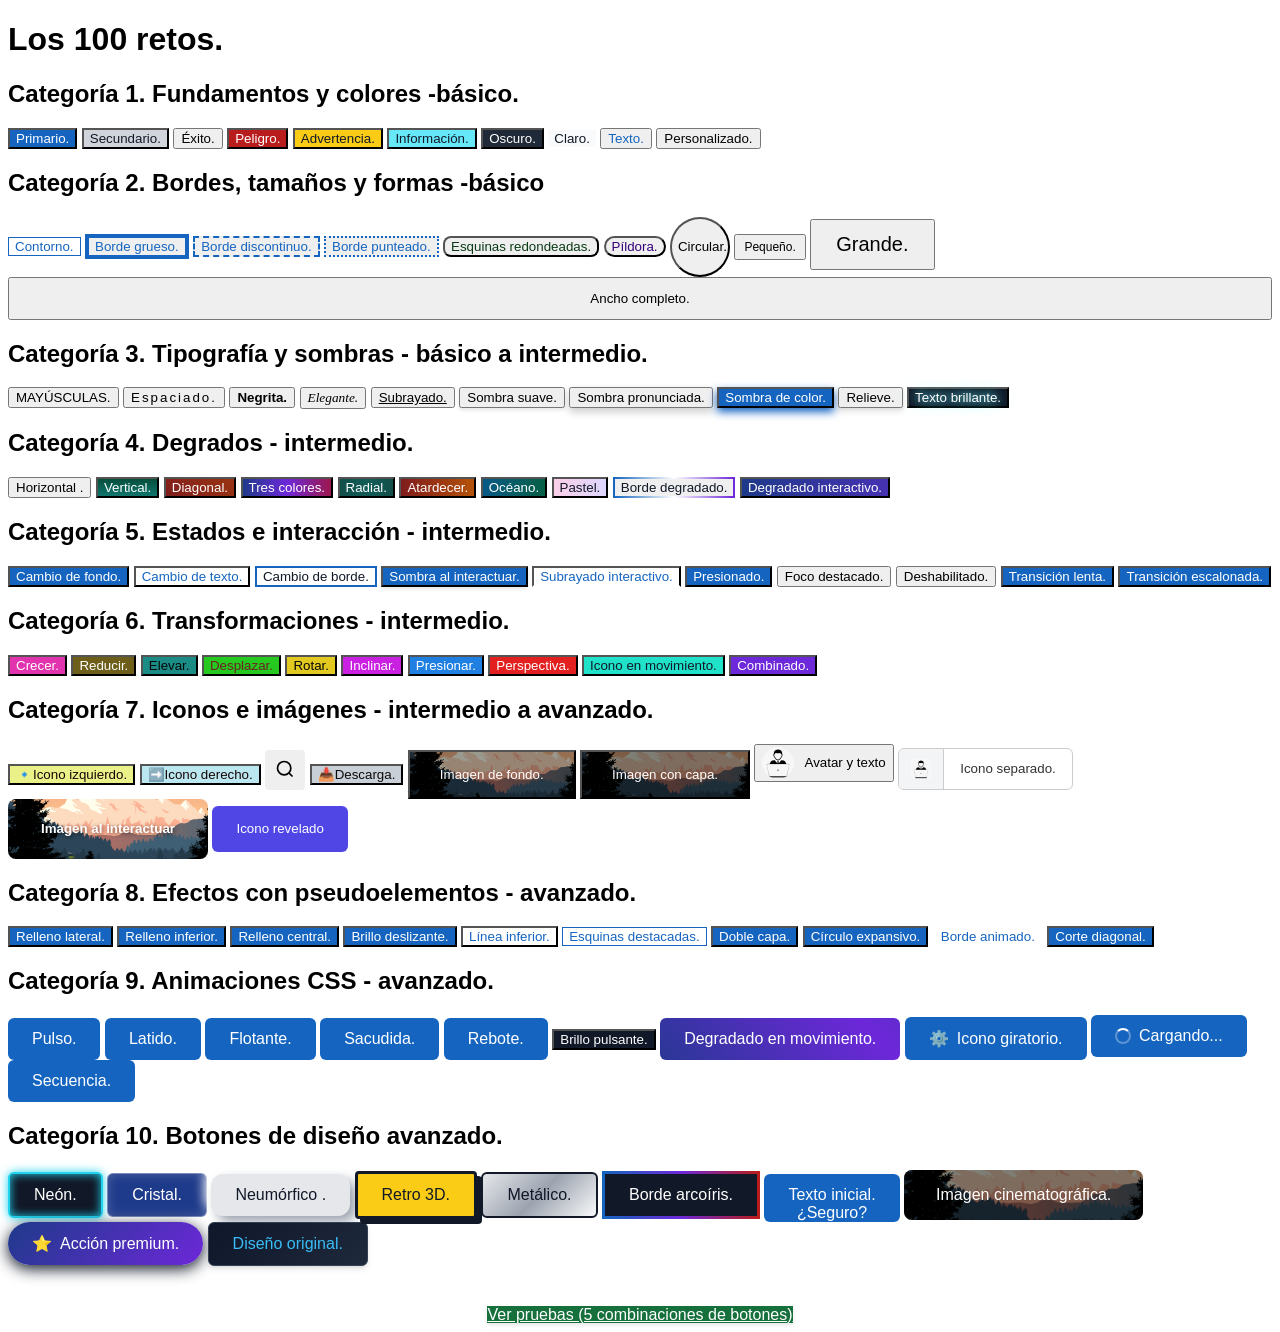
==== commit 028d773f: "feat: se agrega la etiqueta <a> para ir a la página de las pruebas" ====
--- a/index.html
+++ b/index.html
@@ -274,6 +274,12 @@
     <!-- botón # 100 -->
     <button class="btn-original">Diseño original.</button>
 
+    <div style="margin-top: 40px; text-align: center;">
+        <a href="./pruebas.html" class="btn-success btn-shadow-soft">
+            Ver pruebas (5 combinaciones de botones)
+        </a>
+    </div>
+
 </body>
 
 </html>
